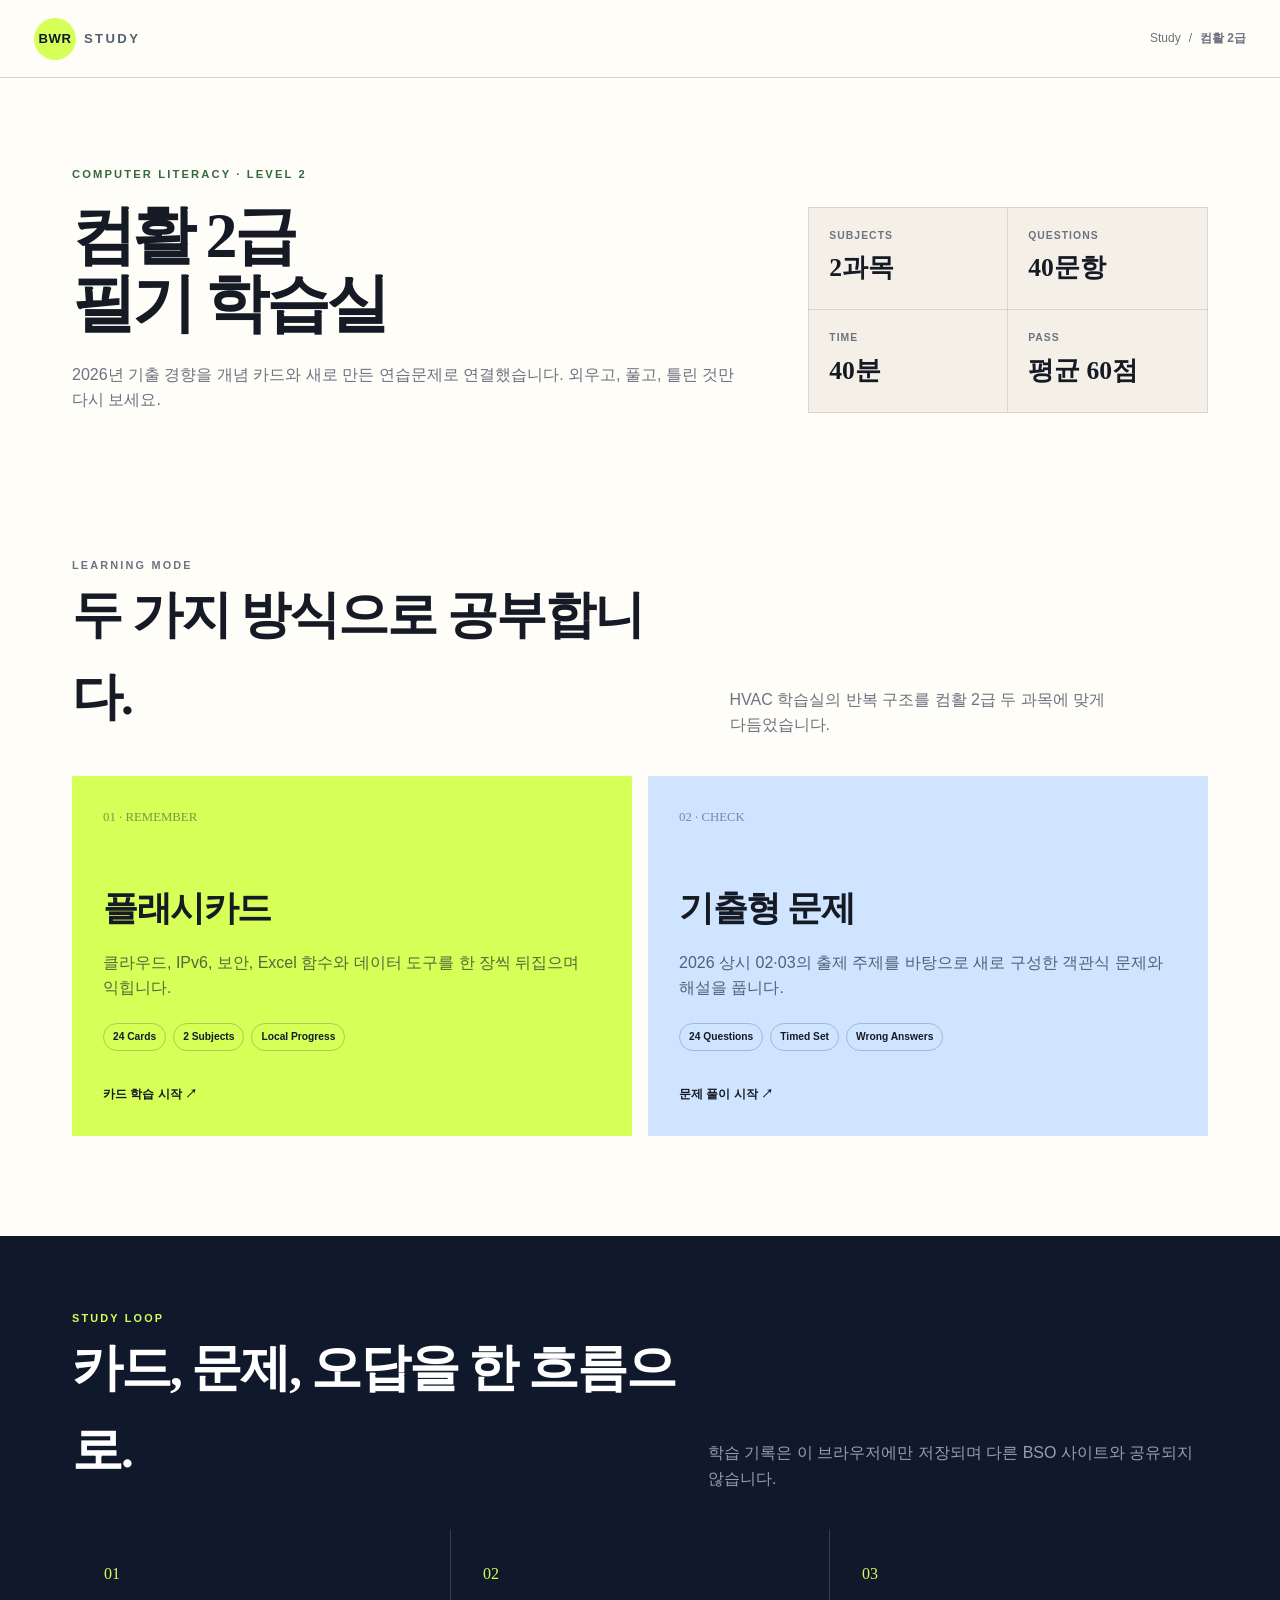
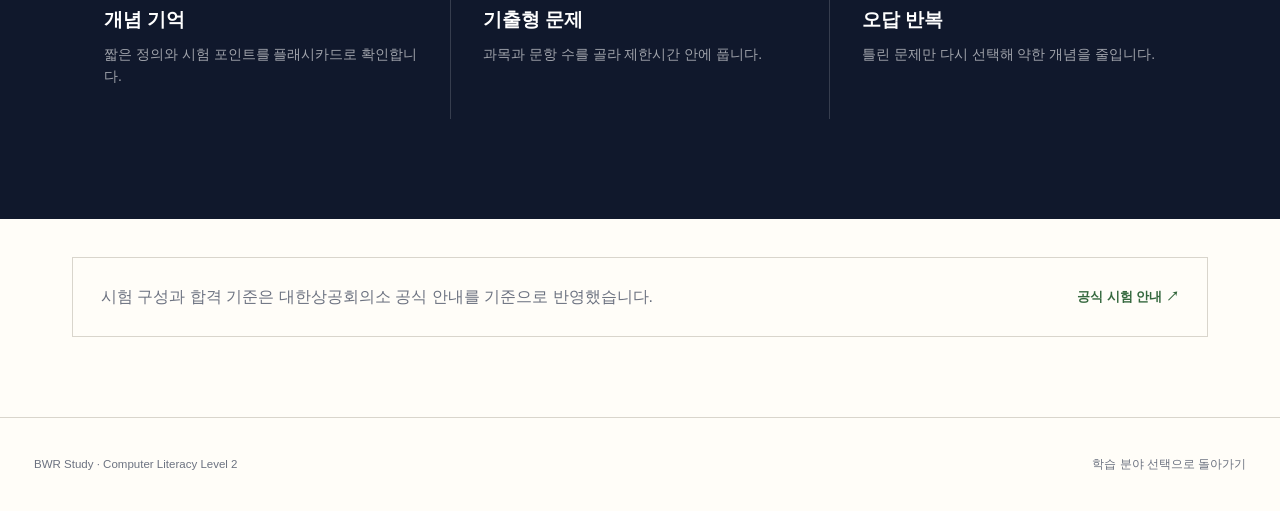
==== study/computer/index.html @ c615d5a4 "Build independent BWR learning hub" ====
<!doctype html>
<html lang="ko">
  <head>
    <meta charset="utf-8" />
    <meta name="viewport" content="width=device-width, initial-scale=1" />
    <meta name="description" content="컴퓨터활용능력 2급 필기 플래시카드와 기출형 문제 학습실" />
    <title>컴퓨터활용능력 2급 | BWR Study</title>
    <link rel="stylesheet" href="../styles.css" />
  </head>
  <body class="subpage">
    <a class="skip-link" href="#main">본문으로 건너뛰기</a>
    <header class="topbar">
      <a class="wordmark" href="../"><span>BWR</span><strong>STUDY</strong></a>
      <nav class="breadcrumbs" aria-label="현재 위치"><a href="../">Study</a><span>/</span><strong>컴활 2급</strong></nav>
    </header>
    <main id="main">
      <section class="page-hero">
        <div>
          <p class="page-kicker">COMPUTER LITERACY · LEVEL 2</p>
          <h1 class="page-title">컴활 2급<br />필기 학습실</h1>
          <p class="page-lead">2026년 기출 경향을 개념 카드와 새로 만든 연습문제로 연결했습니다. 외우고, 풀고, 틀린 것만 다시 보세요.</p>
        </div>
        <div class="fact-board" aria-label="컴활 2급 필기 시험 정보">
          <div><span>SUBJECTS</span><strong>2과목</strong></div>
          <div><span>QUESTIONS</span><strong>40문항</strong></div>
          <div><span>TIME</span><strong>40분</strong></div>
          <div><span>PASS</span><strong>평균 60점</strong></div>
        </div>
      </section>

      <section class="content-section" aria-labelledby="mode-title">
        <div class="section-row"><div><p class="eyebrow">LEARNING MODE</p><h2 id="mode-title">두 가지 방식으로 공부합니다.</h2></div><p>HVAC 학습실의 반복 구조를 컴활 2급 두 과목에 맞게 다듬었습니다.</p></div>
        <div class="mode-grid">
          <a class="mode-card acid" href="./flashcards/">
            <span class="mode-index">01 · REMEMBER</span><h3>플래시카드</h3>
            <p>클라우드, IPv6, 보안, Excel 함수와 데이터 도구를 한 장씩 뒤집으며 익힙니다.</p>
            <div class="mode-tags"><span>24 Cards</span><span>2 Subjects</span><span>Local Progress</span></div><b>카드 학습 시작 ↗</b>
          </a>
          <a class="mode-card blue" href="./exams/">
            <span class="mode-index">02 · CHECK</span><h3>기출형 문제</h3>
            <p>2026 상시 02·03의 출제 주제를 바탕으로 새로 구성한 객관식 문제와 해설을 풉니다.</p>
            <div class="mode-tags"><span>24 Questions</span><span>Timed Set</span><span>Wrong Answers</span></div><b>문제 풀이 시작 ↗</b>
          </a>
        </div>
      </section>

      <section class="content-section dark-section" aria-labelledby="loop-title">
        <div class="section-row"><div><p class="eyebrow" style="color:var(--computer)">STUDY LOOP</p><h2 id="loop-title">카드, 문제, 오답을 한 흐름으로.</h2></div><p>학습 기록은 이 브라우저에만 저장되며 다른 BSO 사이트와 공유되지 않습니다.</p></div>
        <div class="study-loop">
          <article><span>01</span><h3>개념 기억</h3><p>짧은 정의와 시험 포인트를 플래시카드로 확인합니다.</p></article>
          <article><span>02</span><h3>기출형 문제</h3><p>과목과 문항 수를 골라 제한시간 안에 풉니다.</p></article>
          <article><span>03</span><h3>오답 반복</h3><p>틀린 문제만 다시 선택해 약한 개념을 줄입니다.</p></article>
        </div>
      </section>

      <aside class="official-callout"><div><p>시험 구성과 합격 기준은 대한상공회의소 공식 안내를 기준으로 반영했습니다.</p><a href="https://license.korcham.net/co/examguide.do?cd=0103&mm=202" target="_blank" rel="noreferrer">공식 시험 안내 ↗</a></div></aside>
    </main>
    <footer class="site-footer"><p>BWR Study · Computer Literacy Level 2</p><a href="../">학습 분야 선택으로 돌아가기</a></footer>
  </body>
</html>
---- study/styles.css ----
:root {
  --navy: #10182c;
  --navy-2: #172440;
  --cream: #f4f0e7;
  --paper: #fffdf8;
  --ink: #151a25;
  --muted: #6c7280;
  --line: #d9d5cc;
  --computer: #d6ff57;
  --computer-deep: #35683e;
  --english: #ff7f6b;
  --english-soft: #ffcbbb;
  --blue: #79b8ff;
  --shadow: 0 26px 70px rgba(16, 24, 44, 0.13);
}

* { box-sizing: border-box; }
html { scroll-behavior: smooth; }
body { margin: 0; color: var(--ink); background: var(--cream); font-family: Pretendard, "Noto Sans KR", "Apple SD Gothic Neo", "Segoe UI", sans-serif; line-height: 1.6; }
button, input, select { font: inherit; }
button, a { -webkit-tap-highlight-color: transparent; }
a { color: inherit; text-decoration: none; }
.skip-link { position: fixed; z-index: 999; left: 16px; top: -60px; padding: 10px 16px; background: white; color: black; }
.skip-link:focus { top: 16px; }
.sr-only { position: absolute; width: 1px; height: 1px; overflow: hidden; clip: rect(0 0 0 0); white-space: nowrap; }

.topbar { height: 78px; display: flex; align-items: center; justify-content: space-between; max-width: 1280px; margin: 0 auto; padding: 0 34px; }
.wordmark { display: inline-flex; align-items: baseline; gap: 8px; font-size: .82rem; font-weight: 900; letter-spacing: .18em; }
.wordmark span { display: grid; place-items: center; width: 42px; height: 42px; border-radius: 50%; color: var(--navy); background: var(--computer); letter-spacing: .04em; }
.wordmark strong { color: #516071; }
.path-chip { padding: 8px 13px; border: 1px solid rgba(16,24,44,.14); border-radius: 999px; color: var(--muted); font-family: "SFMono-Regular", Consolas, monospace; font-size: .69rem; }

.hub-hero { position: relative; overflow: hidden; min-height: 650px; display: flex; flex-direction: column; justify-content: center; max-width: 1280px; margin: 0 auto; padding: 86px 8.5%; color: white; background: var(--navy); }
.hub-hero::after { content: "BWR"; position: absolute; right: -1.5%; bottom: -14%; color: rgba(255,255,255,.035); font-family: Georgia, serif; font-size: 18rem; line-height: 1; letter-spacing: -.09em; }
.hero-orbit { position: absolute; border-radius: 50%; border: 1px solid rgba(214,255,87,.18); }
.orbit-one { width: 460px; height: 460px; right: 6%; top: 11%; }
.orbit-two { width: 230px; height: 230px; right: 15%; top: 29%; border-color: rgba(255,127,107,.25); }
.kicker { position: relative; z-index: 1; margin: 0 0 26px; display: flex; align-items: center; gap: 18px; color: var(--computer); font-size: .7rem; font-weight: 900; letter-spacing: .19em; }
.kicker b { color: rgba(255,255,255,.38); font-weight: 700; }
.hub-hero h1 { position: relative; z-index: 1; max-width: 810px; margin: 0; font-family: Georgia, "Noto Serif KR", serif; font-size: clamp(4.3rem, 8vw, 7.4rem); font-weight: 500; line-height: .91; letter-spacing: -.07em; }
.hub-hero h1 em { color: var(--computer); font-weight: inherit; }
.hero-lead { position: relative; z-index: 1; max-width: 560px; margin: 32px 0 0; color: rgba(255,255,255,.67); font-size: 1rem; word-break: keep-all; }
.hero-meter { position: absolute; z-index: 2; right: 9%; bottom: 11%; width: 180px; padding-top: 13px; border-top: 1px solid rgba(255,255,255,.24); }
.hero-meter span { color: rgba(255,255,255,.48); font-size: .6rem; font-weight: 800; letter-spacing: .17em; }
.hero-meter strong { display: block; color: var(--english); font-family: Georgia, serif; font-size: 3.8rem; line-height: 1.1; }

.track-section { max-width: 1280px; margin: 0 auto; padding: 110px 34px 120px; }
.section-intro { max-width: 650px; }
.eyebrow { margin: 0 0 10px; color: #4f5c70; font-size: .68rem; font-weight: 900; letter-spacing: .2em; }
.section-intro h2, .page-title { margin: 0; font-family: Georgia, "Noto Serif KR", serif; font-size: clamp(2.7rem, 5vw, 4.8rem); line-height: 1.06; letter-spacing: -.055em; }
.section-intro > p:last-child { margin: 16px 0 0; color: var(--muted); }
.track-grid { display: grid; grid-template-columns: 1fr 1fr; gap: 20px; margin-top: 54px; }
.track-card { position: relative; min-height: 470px; overflow: hidden; padding: 34px; display: flex; flex-direction: column; border: 1px solid rgba(16,24,44,.12); transition: transform .25s, box-shadow .25s; }
.track-card:hover, .track-card:focus-visible { transform: translateY(-7px); box-shadow: var(--shadow); outline: 0; }
.track-computer { background: var(--computer); }
.track-english { background: var(--english-soft); }
.track-number { position: absolute; top: 26px; right: 30px; font-family: Georgia, serif; font-size: 3rem; color: rgba(16,24,44,.19); }
.track-icon { width: 72px; height: 72px; display: grid; place-items: center; margin-bottom: 34px; border: 1px solid rgba(16,24,44,.35); border-radius: 50%; font-family: Georgia, serif; font-size: 1.8rem; }
.track-label { margin: 0 0 8px; color: rgba(16,24,44,.6); font-size: .66rem; font-weight: 900; letter-spacing: .18em; }
.progress-badge { display: inline-block; margin-left: 10px; padding: 3px 7px; border-radius: 999px; color: white; background: var(--navy); font-size: .58rem; letter-spacing: 0; }
.track-card h3 { margin: 0; font-family: Georgia, "Noto Serif KR", serif; font-size: clamp(2rem, 3vw, 3rem); letter-spacing: -.04em; }
.track-card > p:not(.track-label) { max-width: 520px; margin: 16px 0 22px; color: rgba(16,24,44,.67); word-break: keep-all; }
.track-card ul { display: flex; flex-wrap: wrap; gap: 7px; margin: 0; padding: 0; list-style: none; }
.track-card li { padding: 6px 10px; border: 1px solid rgba(16,24,44,.22); border-radius: 999px; font-size: .68rem; font-weight: 800; }
.track-footer { margin-top: auto; padding-top: 26px; display: flex; align-items: center; justify-content: space-between; border-top: 1px solid rgba(16,24,44,.22); font-size: .72rem; }
.track-footer span { font-family: "SFMono-Regular", Consolas, monospace; color: rgba(16,24,44,.53); }
.track-footer b { font-size: .78rem; }
.principle-strip { max-width: 1280px; margin: 0 auto 110px; padding: 28px 38px; display: flex; align-items: center; gap: 28px; color: white; background: var(--navy); }
.principle-strip p { margin: 0; font-family: Georgia, serif; letter-spacing: .08em; }
.principle-strip i { flex: 1; height: 1px; background: rgba(255,255,255,.16); }
.site-footer { min-height: 94px; max-width: 1280px; margin: 0 auto; padding: 0 34px; display: flex; align-items: center; justify-content: space-between; border-top: 1px solid var(--line); color: var(--muted); font-size: .72rem; }

/* Shared subpage shell */
.subpage { background: var(--paper); }
.subpage .topbar { border-bottom: 1px solid var(--line); }
.breadcrumbs { display: flex; align-items: center; gap: 8px; color: var(--muted); font-size: .75rem; }
.breadcrumbs a:hover { color: var(--ink); }
.page-hero { max-width: 1200px; margin: 0 auto; padding: 88px 32px 70px; display: grid; grid-template-columns: minmax(0,1.25fr) minmax(290px,.75fr); align-items: end; gap: 70px; }
.page-kicker { margin: 0 0 18px; color: var(--computer-deep); font-size: .7rem; font-weight: 900; letter-spacing: .19em; }
.page-lead { max-width: 680px; margin: 24px 0 0; color: var(--muted); font-size: 1rem; word-break: keep-all; }
.fact-board { display: grid; grid-template-columns: 1fr 1fr; border: 1px solid var(--line); background: var(--cream); }
.fact-board div { padding: 20px; border-right: 1px solid var(--line); border-bottom: 1px solid var(--line); }
.fact-board div:nth-child(2n) { border-right: 0; }
.fact-board div:nth-last-child(-n+2) { border-bottom: 0; }
.fact-board span { display: block; color: var(--muted); font-size: .65rem; font-weight: 800; letter-spacing: .1em; }
.fact-board strong { display: block; margin-top: 4px; font-family: Georgia, serif; font-size: 1.6rem; }
.content-section { max-width: 1200px; margin: 0 auto; padding: 74px 32px 100px; }
.dark-section { max-width: none; padding-left: max(32px, calc((100vw - 1136px)/2)); padding-right: max(32px, calc((100vw - 1136px)/2)); color: white; background: var(--navy); }
.section-row { display: flex; align-items: end; justify-content: space-between; gap: 30px; margin-bottom: 38px; }
.section-row h2 { margin: 0; font-family: Georgia, "Noto Serif KR", serif; font-size: clamp(2.1rem, 4vw, 3.5rem); letter-spacing: -.04em; }
.section-row p { max-width: 500px; margin: 0; color: var(--muted); word-break: keep-all; }
.dark-section .section-row p { color: rgba(255,255,255,.58); }
.mode-grid { display: grid; grid-template-columns: 1fr 1fr; gap: 16px; }
.mode-card { min-height: 360px; padding: 30px; display: flex; flex-direction: column; border: 1px solid var(--line); background: var(--cream); transition: transform .2s; }
.mode-card:hover { transform: translateY(-5px); }
.mode-card.acid { background: var(--computer); border-color: transparent; }
.mode-card.blue { background: #cfe5ff; border-color: transparent; }
.mode-index { color: rgba(16,24,44,.45); font-family: Georgia, serif; font-size: .8rem; }
.mode-card h3 { margin: 54px 0 12px; font-family: Georgia, "Noto Serif KR", serif; font-size: 2.2rem; letter-spacing: -.04em; }
.mode-card p { margin: 0; color: rgba(16,24,44,.65); word-break: keep-all; }
.mode-tags { display: flex; flex-wrap: wrap; gap: 7px; margin: 22px 0; }
.mode-tags span { padding: 5px 9px; border: 1px solid rgba(16,24,44,.22); border-radius: 999px; font-size: .64rem; font-weight: 800; }
.mode-card b { margin-top: auto; font-size: .78rem; }
.study-loop { display: grid; grid-template-columns: repeat(3,1fr); gap: 1px; background: rgba(255,255,255,.16); }
.study-loop article { padding: 32px; background: var(--navy); }
.study-loop span { color: var(--computer); font-family: Georgia, serif; }
.study-loop h3 { margin: 18px 0 8px; }
.study-loop p { margin: 0; color: rgba(255,255,255,.6); font-size: .87rem; }
.official-callout { max-width: 1200px; margin: 0 auto; padding: 38px 32px 80px; }
.official-callout > div { padding: 26px 28px; display: flex; align-items: center; justify-content: space-between; gap: 20px; border: 1px solid var(--line); }
.official-callout p { margin: 0; color: var(--muted); }
.official-callout a { white-space: nowrap; color: var(--computer-deep); font-weight: 900; font-size: .8rem; }

/* Learning tools */
.tool-page { min-height: 100vh; background: #edf0ea; }
.tool-shell { max-width: 1120px; margin: 0 auto; padding: 54px 32px 100px; }
.tool-heading { display: flex; align-items: end; justify-content: space-between; gap: 28px; margin-bottom: 32px; }
.tool-heading h1 { margin: 0; font-family: Georgia, "Noto Serif KR", serif; font-size: clamp(2.5rem,5vw,4.6rem); letter-spacing: -.055em; line-height: 1; }
.tool-heading p { max-width: 470px; margin: 0; color: var(--muted); }
.tool-panel { padding: 24px; border: 1px solid var(--line); background: var(--paper); box-shadow: 0 18px 55px rgba(16,24,44,.08); }
.control-row { display: flex; flex-wrap: wrap; align-items: center; gap: 10px; margin-bottom: 22px; }
.control-row select, .control-row button, .quiz-setup select { min-height: 42px; padding: 0 13px; border: 1px solid var(--line); background: white; color: var(--ink); font-weight: 700; }
.control-row button { cursor: pointer; }
.control-row button.active { color: white; background: var(--navy); border-color: var(--navy); }
.stat-pill { margin-left: auto; padding: 8px 12px; border-radius: 999px; color: var(--navy); background: var(--computer); font-size: .72rem; font-weight: 900; }
.flashcard { min-height: 410px; position: relative; display: grid; place-items: center; padding: 52px; text-align: center; color: white; background: var(--navy); cursor: pointer; user-select: none; }
.flashcard:focus-visible { outline: 4px solid var(--computer); outline-offset: 4px; }
.card-meta { position: absolute; left: 24px; top: 22px; display: flex; gap: 8px; }
.card-meta span { padding: 5px 8px; border: 1px solid rgba(255,255,255,.22); border-radius: 999px; color: rgba(255,255,255,.68); font-size: .62rem; font-weight: 800; }
.card-body { max-width: 700px; }
.card-body .term { margin: 0; font-family: Georgia, "Noto Serif KR", serif; font-size: clamp(2.4rem,6vw,5rem); line-height: 1.05; letter-spacing: -.05em; }
.card-body .hint { margin: 22px 0 0; color: rgba(255,255,255,.52); font-size: .78rem; }
.card-body .definition { margin: 22px auto 0; color: rgba(255,255,255,.8); font-size: 1.08rem; word-break: keep-all; }
.card-body .exam-point { margin: 18px auto 0; padding: 12px 16px; color: var(--navy); background: var(--computer); font-size: .82rem; font-weight: 800; }
.flash-actions { display: grid; grid-template-columns: auto 1fr 1fr auto; gap: 10px; margin-top: 14px; }
.flash-actions button { min-height: 48px; border: 1px solid var(--line); background: white; cursor: pointer; font-weight: 900; }
.flash-actions .again { color: #8e362d; background: #ffd9d1; }
.flash-actions .known { color: #244a2b; background: var(--computer); }

.quiz-setup { display: grid; grid-template-columns: repeat(3,1fr) auto; gap: 10px; padding: 22px; border: 1px solid var(--line); background: var(--paper); }
.quiz-setup label { display: grid; gap: 7px; color: var(--muted); font-size: .7rem; font-weight: 800; }
.primary-action { align-self: end; min-height: 42px; padding: 0 22px; border: 0; color: white; background: var(--navy); cursor: pointer; font-weight: 900; }
.quiz-stage { margin-top: 18px; padding: 30px; border: 1px solid var(--line); background: var(--paper); }
.quiz-stage[hidden], .result-panel[hidden] { display: none; }
.quiz-status { display: flex; justify-content: space-between; align-items: center; margin-bottom: 22px; }
.quiz-status strong { font-family: "SFMono-Regular", Consolas, monospace; color: var(--computer-deep); }
.question-source { color: var(--muted); font-size: .68rem; font-weight: 800; letter-spacing: .08em; }
.question-title { margin: 0 0 22px; font-size: clamp(1.25rem,2.5vw,1.75rem); line-height: 1.5; word-break: keep-all; }
.answers { display: grid; gap: 9px; }
.answer-option { width: 100%; padding: 14px 16px; display: flex; align-items: flex-start; gap: 12px; border: 1px solid var(--line); background: white; text-align: left; cursor: pointer; }
.answer-option:hover { border-color: var(--navy); }
.answer-option.selected { border-color: var(--navy); background: #e9edf6; }
.answer-option.correct { border-color: #2b7d43; background: #e1f5df; }
.answer-option.wrong { border-color: #b24c40; background: #ffe4dd; }
.answer-number { flex: 0 0 25px; width: 25px; height: 25px; display: grid; place-items: center; border-radius: 50%; background: var(--cream); font-size: .7rem; font-weight: 900; }
.explanation { margin-top: 18px; padding: 16px; color: #344052; background: #edf1f8; font-size: .88rem; }
.quiz-nav { margin-top: 20px; display: flex; justify-content: space-between; gap: 10px; }
.quiz-nav button { min-height: 44px; padding: 0 18px; border: 1px solid var(--line); background: white; cursor: pointer; font-weight: 900; }
.result-panel { margin-top: 18px; padding: 38px; text-align: center; color: white; background: var(--navy); }
.result-score { color: var(--computer); font-family: Georgia, serif; font-size: 4rem; }
.result-panel button { min-height: 44px; padding: 0 20px; border: 0; background: var(--computer); cursor: pointer; font-weight: 900; }

/* Elementary English */
.english-page { background: #fff7ef; }
.english-page .wordmark span { background: var(--english); }
.english-hero { max-width: 1200px; margin: 0 auto; padding: 80px 32px; display: grid; grid-template-columns: 1.1fr .9fr; align-items: center; gap: 60px; }
.english-hero h1 { margin: 0; font-family: Georgia, serif; font-size: clamp(4rem,8vw,7rem); line-height: .86; letter-spacing: -.065em; }
.english-hero h1 em { color: #e15143; font-weight: inherit; }
.english-hero p { max-width: 560px; color: #7c655d; word-break: keep-all; }
.abc-board { position: relative; min-height: 360px; display: grid; grid-template-columns: repeat(3,1fr); gap: 10px; transform: rotate(2deg); }
.abc-board span { display: grid; place-items: center; border-radius: 22px; color: var(--navy); background: var(--english-soft); font-family: Georgia, serif; font-size: 3.7rem; box-shadow: 0 14px 28px rgba(111,67,53,.1); }
.abc-board span:nth-child(2) { background: #ffe58f; transform: translateY(20px); }
.abc-board span:nth-child(3) { background: #bfe7ff; transform: translateY(-10px); }
.english-content { max-width: 1200px; margin: 0 auto; padding: 40px 32px 110px; }
.word-grid { display: grid; grid-template-columns: repeat(4,1fr); gap: 12px; }
.word-card { min-height: 180px; padding: 22px; display: flex; flex-direction: column; border: 1px solid #e8d6ca; border-radius: 18px; background: white; cursor: pointer; text-align: left; transition: transform .2s; }
.word-card:hover { transform: translateY(-4px) rotate(-1deg); }
.word-card .emoji { font-size: 2rem; }
.word-card strong { margin-top: auto; font-family: Georgia, serif; font-size: 1.8rem; }
.word-card span:last-child { color: #9a7568; font-size: .82rem; }
.sentence-strip { margin-top: 70px; padding: 34px; color: white; background: #e65e50; border-radius: 24px; }
.sentence-strip h2 { margin: 0 0 24px; font-family: Georgia, serif; font-size: 2.4rem; }
.sentence-list { display: grid; grid-template-columns: 1fr 1fr; gap: 10px; }
.sentence-list button { padding: 17px; border: 1px solid rgba(255,255,255,.35); border-radius: 12px; color: white; background: rgba(255,255,255,.08); cursor: pointer; text-align: left; }
.sentence-list button.revealed { color: var(--navy); background: white; }
.mini-quiz { margin-top: 70px; padding: 34px; border: 1px solid #e8d6ca; border-radius: 24px; background: white; }
.mini-quiz h2 { margin-top: 0; font-family: Georgia, serif; font-size: 2.4rem; }
.english-options { display: flex; flex-wrap: wrap; gap: 10px; }
.english-options button { min-width: 100px; padding: 12px; border: 1px solid #e8d6ca; border-radius: 999px; background: #fff7ef; cursor: pointer; font-weight: 800; }

@media (max-width: 900px) {
  .track-grid, .mode-grid, .page-hero, .english-hero { grid-template-columns: 1fr; }
  .hero-meter { display: none; }
  .study-loop { grid-template-columns: 1fr; }
  .quiz-setup { grid-template-columns: 1fr 1fr; }
  .word-grid { grid-template-columns: repeat(3,1fr); }
}
@media (max-width: 650px) {
  .topbar { padding: 0 18px; }
  .path-chip { display: none; }
  .hub-hero { min-height: 590px; padding: 70px 25px; }
  .hub-hero h1 { font-size: clamp(3.6rem,18vw,5.4rem); }
  .track-section, .content-section, .tool-shell, .english-content { padding-left: 18px; padding-right: 18px; }
  .track-card { min-height: 430px; padding: 25px; }
  .track-footer span { display: none; }
  .principle-strip { margin-left: 18px; margin-right: 18px; gap: 10px; padding: 22px 16px; }
  .principle-strip p { font-size: .62rem; }
  .site-footer { padding: 24px 18px; align-items: flex-start; flex-direction: column; gap: 5px; }
  .page-hero { padding: 60px 18px 42px; }
  .section-row, .tool-heading { align-items: flex-start; flex-direction: column; }
  .official-callout { padding-left: 18px; padding-right: 18px; }
  .official-callout > div { align-items: flex-start; flex-direction: column; }
  .flashcard { min-height: 390px; padding: 54px 24px 30px; }
  .flash-actions { grid-template-columns: 1fr 1fr; }
  .quiz-setup { grid-template-columns: 1fr; }
  .quiz-stage { padding: 20px; }
  .english-hero { padding: 60px 18px; }
  .abc-board { min-height: 260px; }
  .word-grid { grid-template-columns: 1fr 1fr; }
  .sentence-list { grid-template-columns: 1fr; }
}
@media (prefers-reduced-motion: reduce) {
  html { scroll-behavior: auto; }
  *, *::before, *::after { transition: none !important; }
}
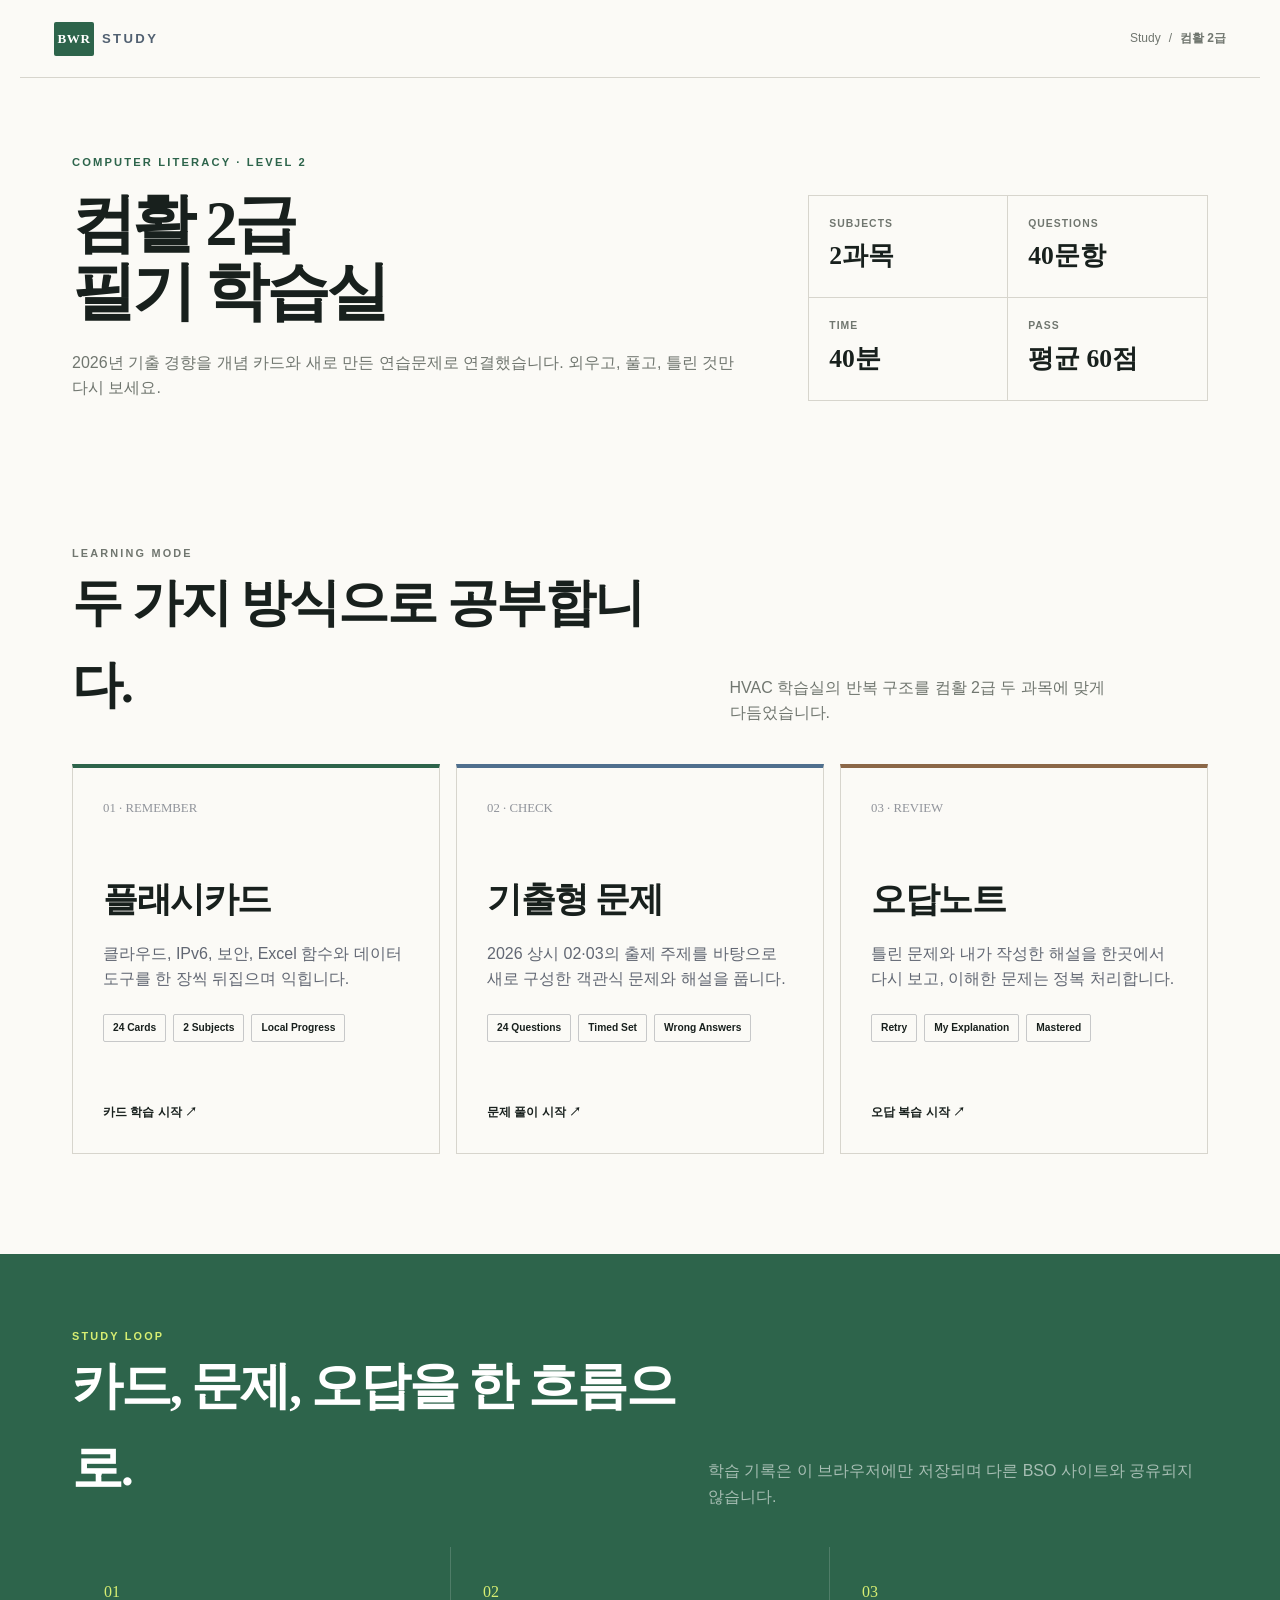
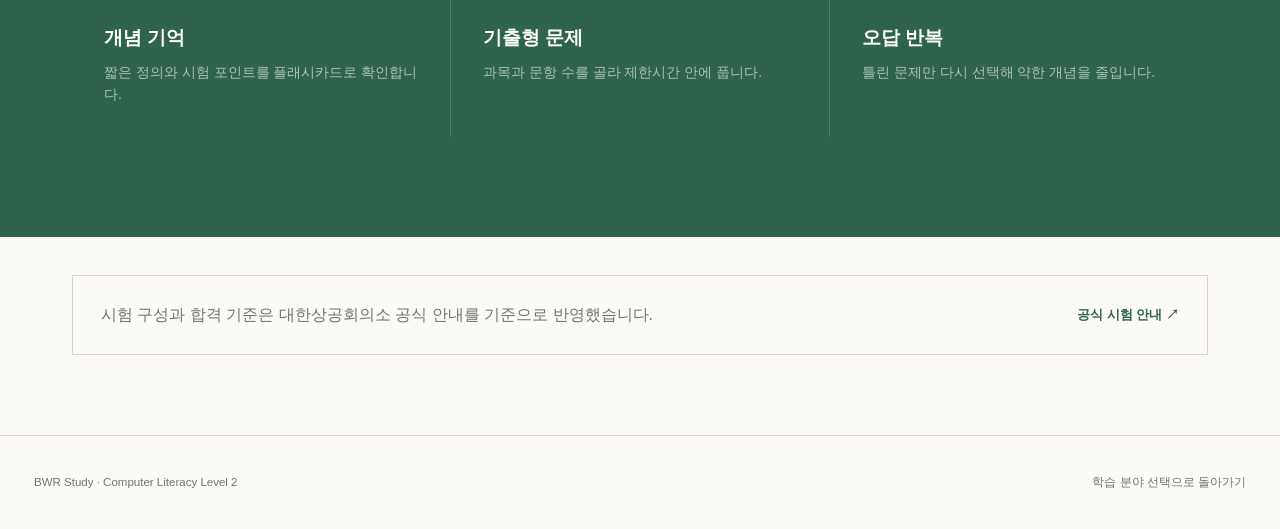
==== commit e2e3aca4: "Refine BWR study and add personal explanations" ====
--- a/study/computer/index.html
+++ b/study/computer/index.html
@@ -30,7 +30,7 @@
 
       <section class="content-section" aria-labelledby="mode-title">
         <div class="section-row"><div><p class="eyebrow">LEARNING MODE</p><h2 id="mode-title">두 가지 방식으로 공부합니다.</h2></div><p>HVAC 학습실의 반복 구조를 컴활 2급 두 과목에 맞게 다듬었습니다.</p></div>
-        <div class="mode-grid">
+        <div class="mode-grid three-modes">
           <a class="mode-card acid" href="./flashcards/">
             <span class="mode-index">01 · REMEMBER</span><h3>플래시카드</h3>
             <p>클라우드, IPv6, 보안, Excel 함수와 데이터 도구를 한 장씩 뒤집으며 익힙니다.</p>
@@ -40,6 +40,11 @@
             <span class="mode-index">02 · CHECK</span><h3>기출형 문제</h3>
             <p>2026 상시 02·03의 출제 주제를 바탕으로 새로 구성한 객관식 문제와 해설을 풉니다.</p>
             <div class="mode-tags"><span>24 Questions</span><span>Timed Set</span><span>Wrong Answers</span></div><b>문제 풀이 시작 ↗</b>
+          </a>
+          <a class="mode-card" href="./wrongnote/">
+            <span class="mode-index">03 · REVIEW</span><h3>오답노트</h3>
+            <p>틀린 문제와 내가 작성한 해설을 한곳에서 다시 보고, 이해한 문제는 정복 처리합니다.</p>
+            <div class="mode-tags"><span>Retry</span><span>My Explanation</span><span>Mastered</span></div><b>오답 복습 시작 ↗</b>
           </a>
         </div>
       </section>
--- a/study/styles.css
+++ b/study/styles.css
@@ -223,3 +223,132 @@
   html { scroll-behavior: auto; }
   *, *::before, *::after { transition: none !important; }
 }
+
+/* Clean editorial revision */
+:root {
+  --navy: #16211d;
+  --navy-2: #20352d;
+  --cream: #f2f0e9;
+  --paper: #fbfaf6;
+  --ink: #18201d;
+  --muted: #70766f;
+  --line: #d7d5cd;
+  --computer: #d7ee72;
+  --computer-deep: #2d644b;
+  --english: #4f6f8e;
+  --english-soft: #dce5eb;
+  --blue: #dce5eb;
+  --shadow: 0 22px 60px rgba(24,32,29,.09);
+}
+
+body, .english-page, .tool-page { background: var(--cream); }
+.topbar { max-width: 1240px; border-bottom: 1px solid var(--line); }
+.wordmark span, .english-page .wordmark span { width: 40px; height: 34px; border-radius: 2px; color: white; background: var(--computer-deep); font-family: Georgia, serif; }
+.path-chip { border-radius: 2px; }
+
+.hub-hero { max-width: 1240px; min-height: 570px; padding: 92px 8%; color: var(--ink); background: var(--paper); border-bottom: 1px solid var(--line); }
+.hub-hero::after { right: 1%; bottom: -8%; color: rgba(45,100,75,.035); }
+.hero-orbit { display: none; }
+.kicker { color: var(--computer-deep); }
+.kicker b { color: var(--muted); }
+.hub-hero h1 em { color: var(--computer-deep); }
+.hero-lead { color: var(--muted); }
+.hero-meter { border-top-color: var(--line); }
+.hero-meter span { color: var(--muted); }
+.hero-meter strong { color: var(--computer-deep); }
+
+.track-section { padding-top: 94px; }
+.track-grid { gap: 0; border-top: 1px solid var(--ink); border-bottom: 1px solid var(--line); }
+.track-card, .track-computer, .track-english { min-height: 430px; background: transparent; border: 0; border-right: 1px solid var(--line); }
+.track-card:last-child { border-right: 0; }
+.track-card:hover, .track-card:focus-visible { box-shadow: none; background: var(--paper); transform: translateY(-3px); }
+.track-icon { width: 58px; height: 58px; border-radius: 2px; color: var(--computer-deep); border-color: var(--computer-deep); }
+.track-english .track-icon { color: var(--english); border-color: var(--english); }
+.track-number { color: rgba(24,32,29,.11); }
+.progress-badge { border-radius: 2px; background: var(--computer-deep); }
+.track-card li { border-radius: 2px; }
+.principle-strip { color: white; background: var(--computer-deep); }
+
+.page-hero { padding-top: 76px; }
+.fact-board { background: transparent; }
+.mode-grid.three-modes { grid-template-columns: repeat(3, 1fr); }
+.mode-card, .mode-card.acid, .mode-card.blue { min-height: 390px; background: transparent; border-color: var(--line); }
+.mode-card:hover { background: var(--paper); }
+.mode-card:nth-child(1) { border-top: 4px solid var(--computer-deep); }
+.mode-card:nth-child(2) { border-top: 4px solid #4f6f8e; }
+.mode-card:nth-child(3) { border-top: 4px solid #8b6747; }
+.mode-tags span { border-radius: 2px; }
+.dark-section { background: var(--computer-deep); }
+.study-loop article { background: var(--computer-deep); }
+
+.tool-panel, .quiz-setup, .quiz-stage { box-shadow: none; }
+.flashcard { background: var(--computer-deep); }
+.progress-ring::before { background: var(--computer-deep); }
+.stat-pill { border-radius: 2px; }
+.note-editor { margin-top: 14px; padding: 18px; border: 1px solid var(--line); background: #f5f3ed; }
+.note-editor label { display: block; margin-bottom: 8px; color: var(--ink); font-size: .76rem; font-weight: 900; }
+.note-editor textarea { width: 100%; padding: 12px; resize: vertical; border: 1px solid var(--line); background: white; color: var(--ink); line-height: 1.6; }
+.note-editor textarea:focus { outline: 2px solid var(--computer-deep); outline-offset: 1px; }
+.note-editor > div { margin-top: 10px; display: flex; align-items: center; gap: 12px; }
+.note-editor button { min-height: 38px; padding: 0 14px; border: 0; color: white; background: var(--computer-deep); cursor: pointer; font-weight: 900; }
+.note-editor span { color: var(--muted); font-size: .75rem; }
+
+.wrong-toolbar { padding: 18px 20px; display: flex; align-items: end; gap: 18px; border: 1px solid var(--line); background: var(--paper); }
+.wrong-toolbar label { display: grid; gap: 6px; color: var(--muted); font-size: .7rem; font-weight: 800; }
+.wrong-toolbar select { min-height: 40px; padding: 0 12px; border: 1px solid var(--line); background: white; }
+.wrong-toolbar > span { margin-left: auto; color: var(--muted); font-size: .8rem; }
+.wrong-toolbar > span strong { margin-right: 4px; color: var(--computer-deep); font-family: Georgia, serif; font-size: 1.6rem; }
+.wrong-toolbar > a { min-height: 40px; padding: 0 15px; display: inline-flex; align-items: center; color: white; background: var(--computer-deep); font-size: .78rem; font-weight: 900; }
+.wrong-list { display: grid; gap: 14px; margin-top: 18px; }
+.wrong-card { padding: 26px; border: 1px solid var(--line); background: var(--paper); }
+.wrong-card-head { display: flex; align-items: center; gap: 10px; color: var(--muted); font-size: .7rem; }
+.wrong-card-head span { color: var(--computer-deep); font-family: Georgia, serif; font-size: 1rem; }
+.wrong-card-head p { margin: 0; }
+.wrong-card h2 { max-width: 900px; margin: 16px 0; font-size: 1.15rem; line-height: 1.55; }
+.correct-line, .base-explanation { margin: 8px 0; padding: 12px 14px; background: #eff2ed; font-size: .84rem; }
+.correct-line strong, .base-explanation strong { margin-right: 8px; color: var(--computer-deep); }
+.wrong-note-label { display: grid; gap: 8px; margin-top: 16px; color: var(--ink); font-size: .76rem; font-weight: 900; }
+.wrong-note-label textarea { width: 100%; padding: 12px; resize: vertical; border: 1px solid var(--line); background: white; line-height: 1.6; }
+.wrong-actions { margin-top: 10px; display: flex; align-items: center; gap: 8px; }
+.wrong-actions button { min-height: 38px; padding: 0 13px; border: 1px solid var(--line); background: white; cursor: pointer; font-weight: 900; font-size: .76rem; }
+.wrong-actions .save-wrong-note { color: white; background: var(--computer-deep); border-color: var(--computer-deep); }
+.wrong-actions span { color: var(--muted); font-size: .72rem; }
+.empty-wrong { margin-top: 18px; padding: 70px 28px; text-align: center; border: 1px solid var(--line); background: var(--paper); }
+.empty-wrong h2 { font-family: Georgia, "Noto Serif KR", serif; font-size: 2rem; }
+.empty-wrong p { color: var(--muted); }
+.empty-wrong a { color: var(--computer-deep); font-weight: 900; }
+
+.english-hero { transform: none; }
+.english-hero h1 { font-family: Georgia, "Noto Serif KR", serif; font-size: clamp(2.7rem,5vw,4.8rem); line-height: 1.06; }
+.english-hero h1 em { color: var(--computer-deep); }
+.english-content { padding-top: 50px; }
+.word-grid { grid-template-columns: repeat(3,1fr); gap: 0; border-top: 1px solid var(--ink); }
+.word-card { min-height: 160px; padding: 22px; border: 0; border-right: 1px solid var(--line); border-bottom: 1px solid var(--line); border-radius: 0; background: transparent; }
+.word-card:nth-child(3n) { border-right: 0; }
+.word-card:hover { transform: none; background: var(--paper); }
+.word-card.learned { background: #edf2ec; }
+.word-card .word-index { color: var(--muted); font-family: Georgia, serif; font-size: .72rem; }
+.word-card strong { font-size: 1.65rem; }
+.sentence-strip { border-radius: 0; color: var(--ink); background: transparent; border-top: 1px solid var(--ink); border-bottom: 1px solid var(--line); }
+.sentence-strip .eyebrow { color: var(--computer-deep); }
+.sentence-list button { border-radius: 0; color: var(--ink); background: transparent; border-color: var(--line); }
+.sentence-list button.revealed { color: white; background: var(--computer-deep); }
+.mini-quiz { border-radius: 0; background: transparent; }
+.english-options button { border-radius: 2px; background: white; }
+
+@media (max-width: 980px) {
+  .mode-grid.three-modes { grid-template-columns: 1fr; }
+  .wrong-toolbar { align-items: stretch; flex-direction: column; }
+  .wrong-toolbar > span { margin-left: 0; }
+  .wrong-toolbar > a { justify-content: center; }
+}
+@media (max-width: 650px) {
+  .hub-hero { min-height: 520px; padding: 70px 25px; }
+  .track-grid { grid-template-columns: 1fr; }
+  .track-card { border-right: 0; border-bottom: 1px solid var(--line); }
+  .word-grid { grid-template-columns: 1fr 1fr; }
+  .word-card:nth-child(3n) { border-right: 1px solid var(--line); }
+  .word-card:nth-child(2n) { border-right: 0; }
+  .wrong-card { padding: 20px; }
+  .wrong-actions { align-items: stretch; flex-direction: column; }
+}
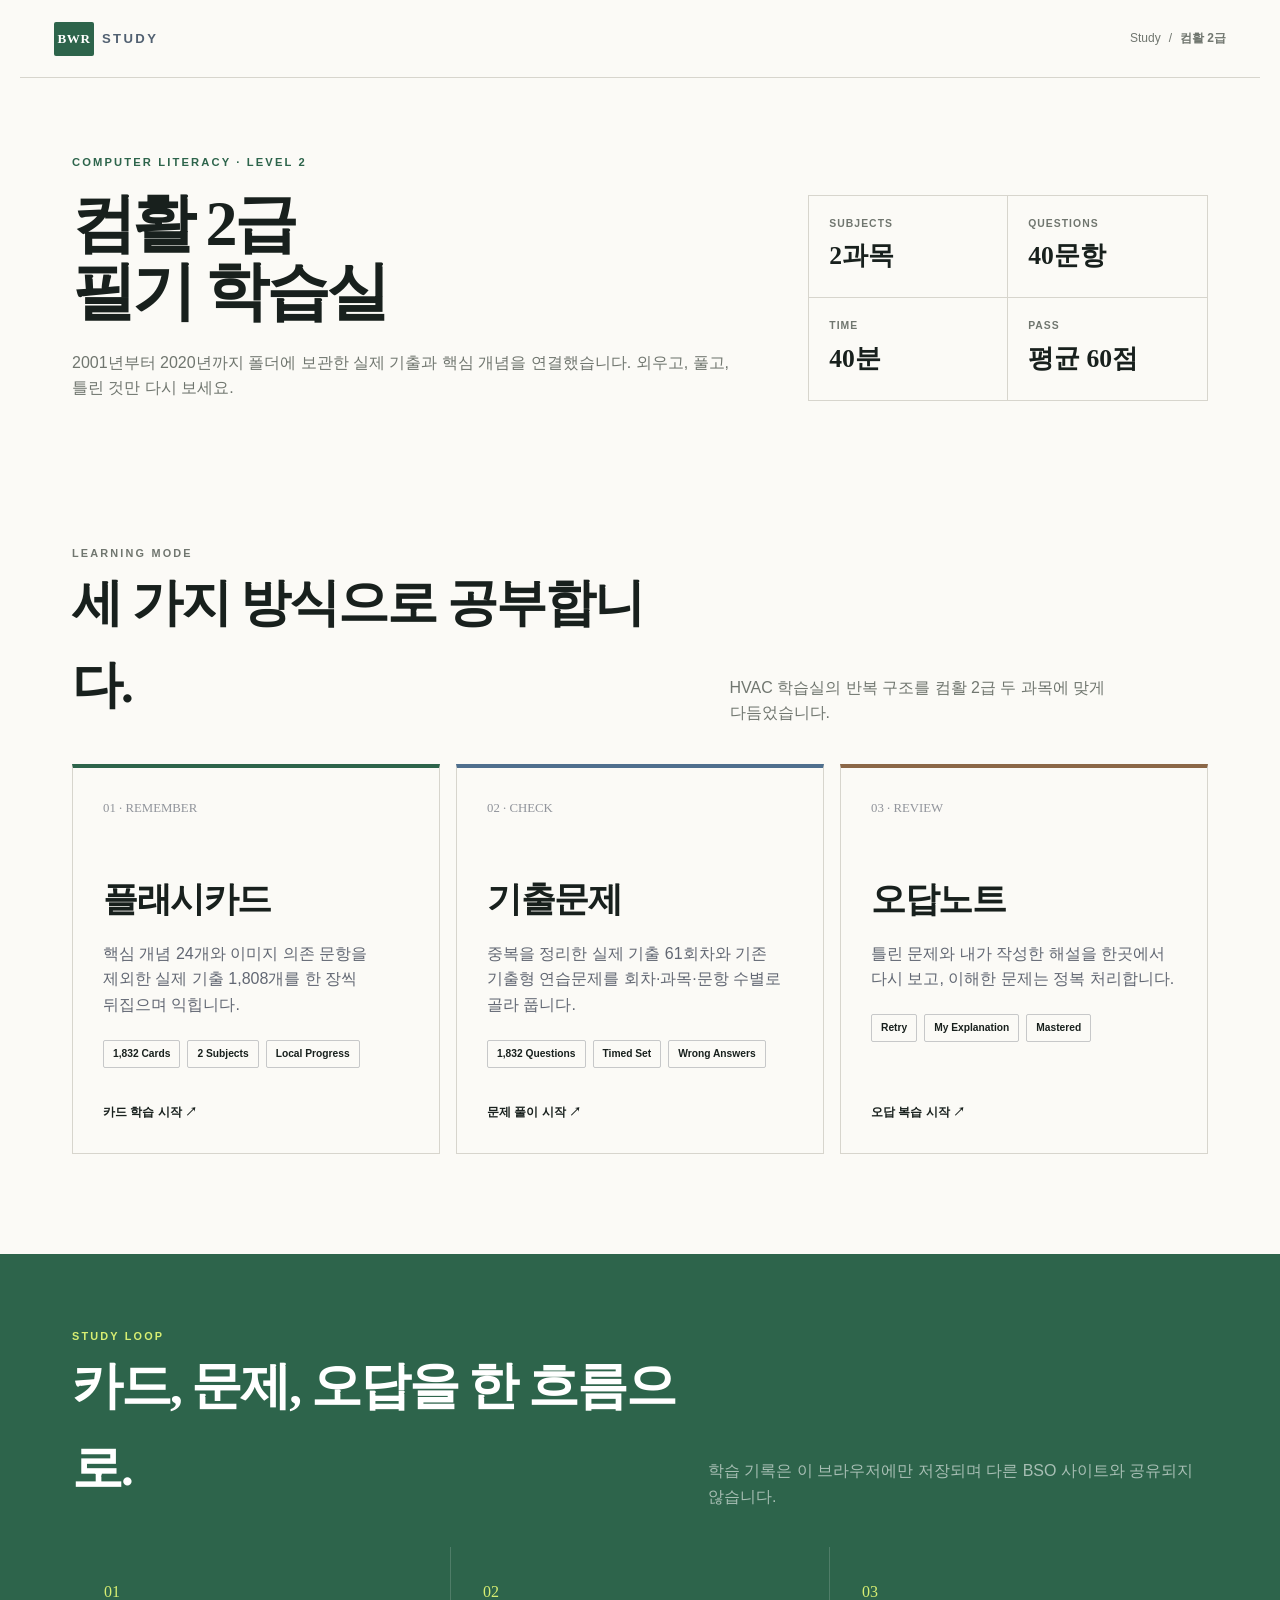
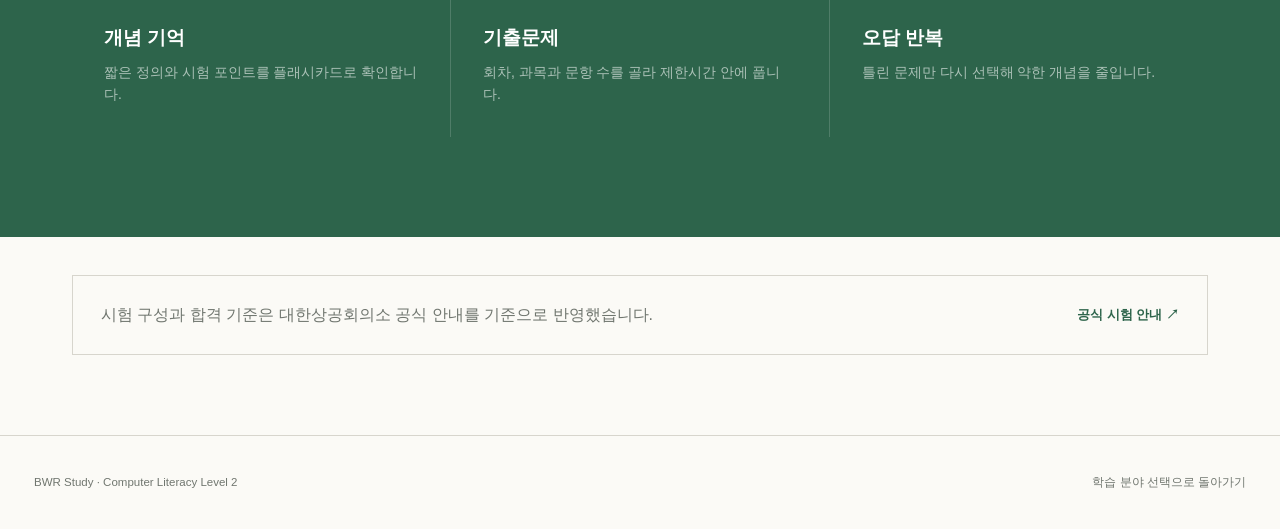
==== commit d310c27a: "Add extracted computer literacy past exams" ====
--- a/study/computer/index.html
+++ b/study/computer/index.html
@@ -3,7 +3,7 @@
   <head>
     <meta charset="utf-8" />
     <meta name="viewport" content="width=device-width, initial-scale=1" />
-    <meta name="description" content="컴퓨터활용능력 2급 필기 플래시카드와 기출형 문제 학습실" />
+    <meta name="description" content="컴퓨터활용능력 2급 필기 플래시카드와 실제 기출문제 학습실" />
     <title>컴퓨터활용능력 2급 | BWR Study</title>
     <link rel="stylesheet" href="../styles.css" />
   </head>
@@ -18,7 +18,7 @@
         <div>
           <p class="page-kicker">COMPUTER LITERACY · LEVEL 2</p>
           <h1 class="page-title">컴활 2급<br />필기 학습실</h1>
-          <p class="page-lead">2026년 기출 경향을 개념 카드와 새로 만든 연습문제로 연결했습니다. 외우고, 풀고, 틀린 것만 다시 보세요.</p>
+          <p class="page-lead">2001년부터 2020년까지 폴더에 보관한 실제 기출과 핵심 개념을 연결했습니다. 외우고, 풀고, 틀린 것만 다시 보세요.</p>
         </div>
         <div class="fact-board" aria-label="컴활 2급 필기 시험 정보">
           <div><span>SUBJECTS</span><strong>2과목</strong></div>
@@ -29,17 +29,17 @@
       </section>
 
       <section class="content-section" aria-labelledby="mode-title">
-        <div class="section-row"><div><p class="eyebrow">LEARNING MODE</p><h2 id="mode-title">두 가지 방식으로 공부합니다.</h2></div><p>HVAC 학습실의 반복 구조를 컴활 2급 두 과목에 맞게 다듬었습니다.</p></div>
+        <div class="section-row"><div><p class="eyebrow">LEARNING MODE</p><h2 id="mode-title">세 가지 방식으로 공부합니다.</h2></div><p>HVAC 학습실의 반복 구조를 컴활 2급 두 과목에 맞게 다듬었습니다.</p></div>
         <div class="mode-grid three-modes">
           <a class="mode-card acid" href="./flashcards/">
             <span class="mode-index">01 · REMEMBER</span><h3>플래시카드</h3>
-            <p>클라우드, IPv6, 보안, Excel 함수와 데이터 도구를 한 장씩 뒤집으며 익힙니다.</p>
-            <div class="mode-tags"><span>24 Cards</span><span>2 Subjects</span><span>Local Progress</span></div><b>카드 학습 시작 ↗</b>
+            <p>핵심 개념 24개와 이미지 의존 문항을 제외한 실제 기출 1,808개를 한 장씩 뒤집으며 익힙니다.</p>
+            <div class="mode-tags"><span>1,832 Cards</span><span>2 Subjects</span><span>Local Progress</span></div><b>카드 학습 시작 ↗</b>
           </a>
           <a class="mode-card blue" href="./exams/">
-            <span class="mode-index">02 · CHECK</span><h3>기출형 문제</h3>
-            <p>2026 상시 02·03의 출제 주제를 바탕으로 새로 구성한 객관식 문제와 해설을 풉니다.</p>
-            <div class="mode-tags"><span>24 Questions</span><span>Timed Set</span><span>Wrong Answers</span></div><b>문제 풀이 시작 ↗</b>
+            <span class="mode-index">02 · CHECK</span><h3>기출문제</h3>
+            <p>중복을 정리한 실제 기출 61회차와 기존 기출형 연습문제를 회차·과목·문항 수별로 골라 풉니다.</p>
+            <div class="mode-tags"><span>1,832 Questions</span><span>Timed Set</span><span>Wrong Answers</span></div><b>문제 풀이 시작 ↗</b>
           </a>
           <a class="mode-card" href="./wrongnote/">
             <span class="mode-index">03 · REVIEW</span><h3>오답노트</h3>
@@ -53,7 +53,7 @@
         <div class="section-row"><div><p class="eyebrow" style="color:var(--computer)">STUDY LOOP</p><h2 id="loop-title">카드, 문제, 오답을 한 흐름으로.</h2></div><p>학습 기록은 이 브라우저에만 저장되며 다른 BSO 사이트와 공유되지 않습니다.</p></div>
         <div class="study-loop">
           <article><span>01</span><h3>개념 기억</h3><p>짧은 정의와 시험 포인트를 플래시카드로 확인합니다.</p></article>
-          <article><span>02</span><h3>기출형 문제</h3><p>과목과 문항 수를 골라 제한시간 안에 풉니다.</p></article>
+          <article><span>02</span><h3>기출문제</h3><p>회차, 과목과 문항 수를 골라 제한시간 안에 풉니다.</p></article>
           <article><span>03</span><h3>오답 반복</h3><p>틀린 문제만 다시 선택해 약한 개념을 줄입니다.</p></article>
         </div>
       </section>
--- a/study/styles.css
+++ b/study/styles.css
@@ -285,6 +285,21 @@
 .flashcard { background: var(--computer-deep); }
 .progress-ring::before { background: var(--computer-deep); }
 .stat-pill { border-radius: 2px; }
+.flashcard-controls { display: grid; grid-template-columns: minmax(0, 1fr); gap: 16px; }
+.subject-selector > p { margin: 0 0 8px; color: var(--muted); font-size: .68rem; font-weight: 900; letter-spacing: .08em; }
+.subject-tabs { display: grid; grid-template-columns: repeat(3, minmax(0, 1fr)); gap: 8px; }
+.control-row .subject-tab { min-height: 68px; padding: 12px 15px; display: flex; align-items: center; gap: 12px; border: 1px solid #b9c2bb; color: var(--ink); background: white; text-align: left; transition: border-color .16s ease, background .16s ease, color .16s ease, transform .16s ease; }
+.control-row .subject-tab span { flex: 0 0 auto; min-width: 34px; color: var(--computer-deep); font-family: Georgia, serif; font-size: 1.22rem; font-weight: 900; line-height: 1; }
+.control-row .subject-tab strong { font-size: .84rem; line-height: 1.3; word-break: keep-all; }
+.control-row .subject-tab:hover { border-color: var(--computer-deep); background: #f2f5f0; transform: translateY(-1px); }
+.control-row .subject-tab.active { color: white; border-color: var(--computer-deep); background: var(--computer-deep); }
+.control-row .subject-tab.active span { color: #dff3d8; }
+.control-row .subject-tab:focus-visible { outline: 3px solid #9cc892; outline-offset: 2px; }
+.view-controls { display: flex; flex-wrap: wrap; align-items: center; gap: 8px; }
+.view-controls .stat-pill { margin-left: auto; }
+.card-meta span { padding: 7px 10px; border-radius: 2px; color: white; border-color: rgba(255,255,255,.42); background: rgba(255,255,255,.08); font-size: .7rem; letter-spacing: .02em; }
+.card-meta #cardSubject { color: #173427; border-color: transparent; background: #dff3d8; font-size: .75rem; font-weight: 900; }
+.card-meta #cardSubject[data-subject="spreadsheet"] { color: #1e3346; background: #dce8f1; }
 .note-editor { margin-top: 14px; padding: 18px; border: 1px solid var(--line); background: #f5f3ed; }
 .note-editor label { display: block; margin-bottom: 8px; color: var(--ink); font-size: .76rem; font-weight: 900; }
 .note-editor textarea { width: 100%; padding: 12px; resize: vertical; border: 1px solid var(--line); background: white; color: var(--ink); line-height: 1.6; }
@@ -351,4 +366,10 @@
   .word-card:nth-child(2n) { border-right: 0; }
   .wrong-card { padding: 20px; }
   .wrong-actions { align-items: stretch; flex-direction: column; }
-}
+  .subject-tabs { grid-template-columns: 1fr; }
+  .control-row .subject-tab { min-height: 56px; }
+  .view-controls { align-items: stretch; }
+  .view-controls .view-filter { flex: 1 1 140px; }
+  .view-controls .stat-pill { width: 100%; margin-left: 0; text-align: center; }
+  .card-meta { left: 16px; right: 16px; top: 16px; flex-wrap: wrap; }
+}
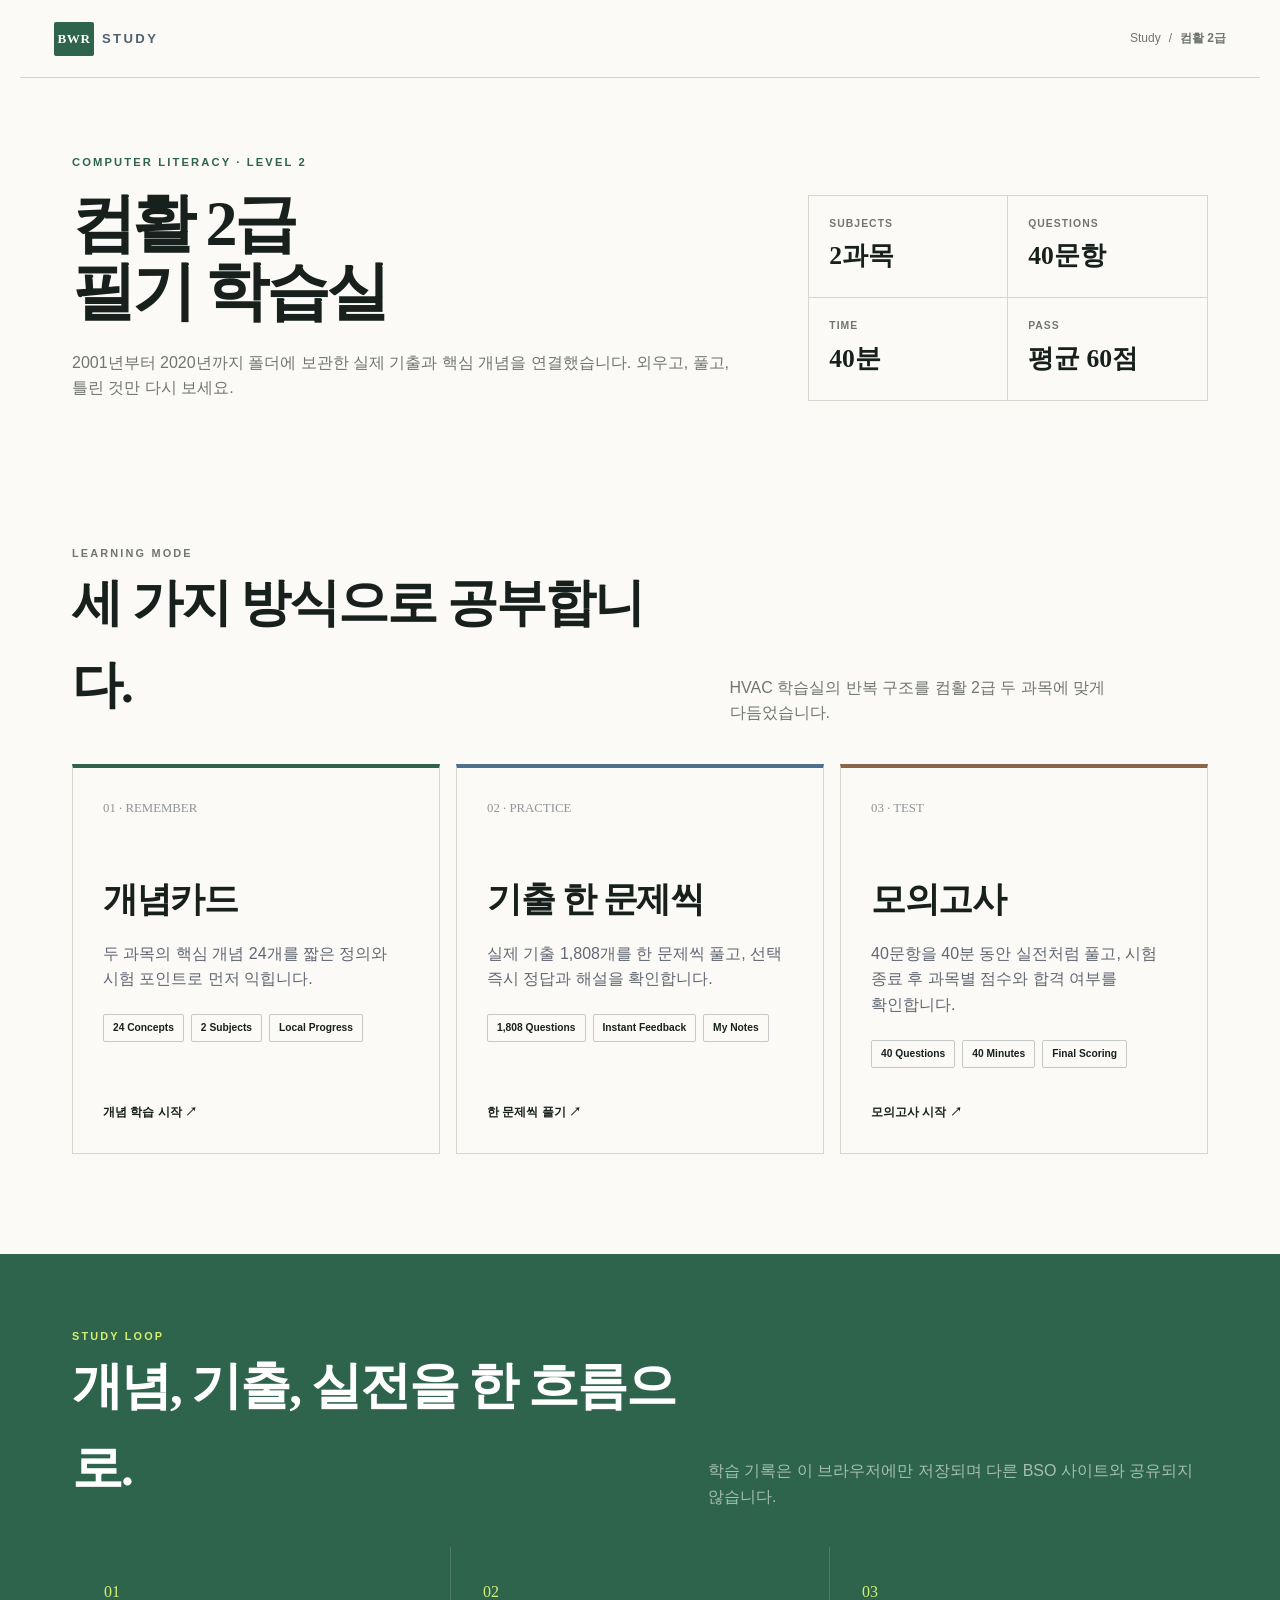
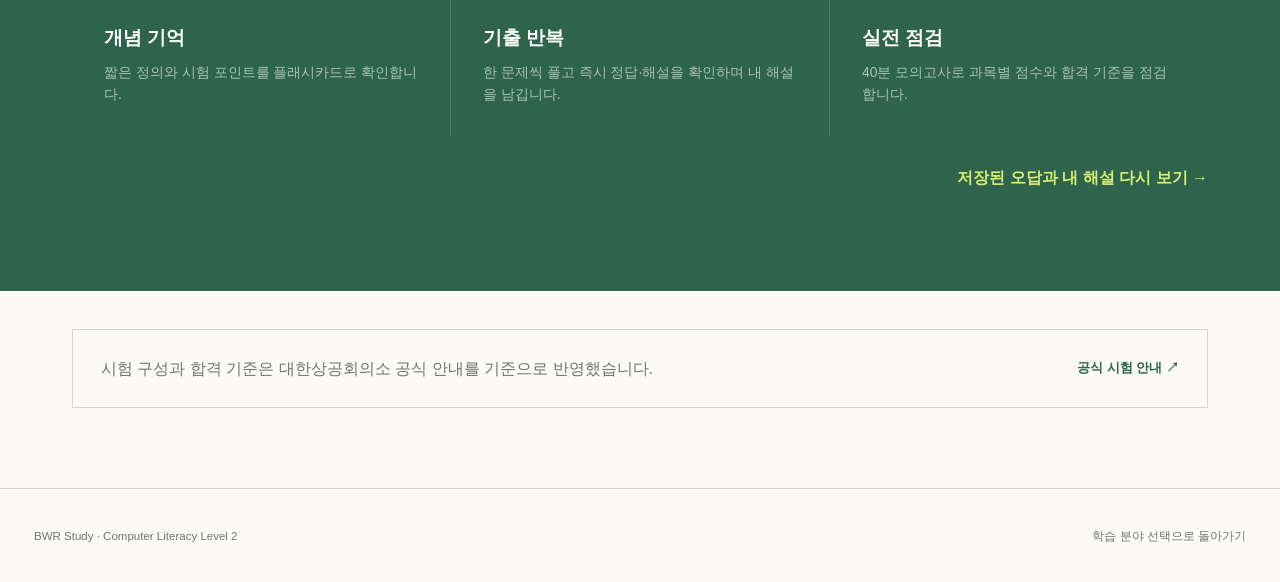
==== commit 4ac12dbf: "Split computer study into three learning modes" ====
--- a/study/computer/index.html
+++ b/study/computer/index.html
@@ -3,7 +3,7 @@
   <head>
     <meta charset="utf-8" />
     <meta name="viewport" content="width=device-width, initial-scale=1" />
-    <meta name="description" content="컴퓨터활용능력 2급 필기 플래시카드와 실제 기출문제 학습실" />
+    <meta name="description" content="컴퓨터활용능력 2급 개념카드, 실제 기출 한 문제씩 풀기, 40분 모의고사 학습실" />
     <title>컴퓨터활용능력 2급 | BWR Study</title>
     <link rel="stylesheet" href="../styles.css" />
   </head>
@@ -31,31 +31,32 @@
       <section class="content-section" aria-labelledby="mode-title">
         <div class="section-row"><div><p class="eyebrow">LEARNING MODE</p><h2 id="mode-title">세 가지 방식으로 공부합니다.</h2></div><p>HVAC 학습실의 반복 구조를 컴활 2급 두 과목에 맞게 다듬었습니다.</p></div>
         <div class="mode-grid three-modes">
-          <a class="mode-card acid" href="./flashcards/">
-            <span class="mode-index">01 · REMEMBER</span><h3>플래시카드</h3>
-            <p>핵심 개념 24개와 이미지 의존 문항을 제외한 실제 기출 1,808개를 한 장씩 뒤집으며 익힙니다.</p>
-            <div class="mode-tags"><span>1,832 Cards</span><span>2 Subjects</span><span>Local Progress</span></div><b>카드 학습 시작 ↗</b>
+          <a class="mode-card acid" href="./concepts/">
+            <span class="mode-index">01 · REMEMBER</span><h3>개념카드</h3>
+            <p>두 과목의 핵심 개념 24개를 짧은 정의와 시험 포인트로 먼저 익힙니다.</p>
+            <div class="mode-tags"><span>24 Concepts</span><span>2 Subjects</span><span>Local Progress</span></div><b>개념 학습 시작 ↗</b>
           </a>
-          <a class="mode-card blue" href="./exams/">
-            <span class="mode-index">02 · CHECK</span><h3>기출문제</h3>
-            <p>중복을 정리한 실제 기출 61회차와 기존 기출형 연습문제를 회차·과목·문항 수별로 골라 풉니다.</p>
-            <div class="mode-tags"><span>1,832 Questions</span><span>Timed Set</span><span>Wrong Answers</span></div><b>문제 풀이 시작 ↗</b>
+          <a class="mode-card blue" href="./flashcards/">
+            <span class="mode-index">02 · PRACTICE</span><h3>기출 한 문제씩</h3>
+            <p>실제 기출 1,808개를 한 문제씩 풀고, 선택 즉시 정답과 해설을 확인합니다.</p>
+            <div class="mode-tags"><span>1,808 Questions</span><span>Instant Feedback</span><span>My Notes</span></div><b>한 문제씩 풀기 ↗</b>
           </a>
-          <a class="mode-card" href="./wrongnote/">
-            <span class="mode-index">03 · REVIEW</span><h3>오답노트</h3>
-            <p>틀린 문제와 내가 작성한 해설을 한곳에서 다시 보고, 이해한 문제는 정복 처리합니다.</p>
-            <div class="mode-tags"><span>Retry</span><span>My Explanation</span><span>Mastered</span></div><b>오답 복습 시작 ↗</b>
+          <a class="mode-card" href="./exams/">
+            <span class="mode-index">03 · TEST</span><h3>모의고사</h3>
+            <p>40문항을 40분 동안 실전처럼 풀고, 시험 종료 후 과목별 점수와 합격 여부를 확인합니다.</p>
+            <div class="mode-tags"><span>40 Questions</span><span>40 Minutes</span><span>Final Scoring</span></div><b>모의고사 시작 ↗</b>
           </a>
         </div>
       </section>
 
       <section class="content-section dark-section" aria-labelledby="loop-title">
-        <div class="section-row"><div><p class="eyebrow" style="color:var(--computer)">STUDY LOOP</p><h2 id="loop-title">카드, 문제, 오답을 한 흐름으로.</h2></div><p>학습 기록은 이 브라우저에만 저장되며 다른 BSO 사이트와 공유되지 않습니다.</p></div>
+        <div class="section-row"><div><p class="eyebrow" style="color:var(--computer)">STUDY LOOP</p><h2 id="loop-title">개념, 기출, 실전을 한 흐름으로.</h2></div><p>학습 기록은 이 브라우저에만 저장되며 다른 BSO 사이트와 공유되지 않습니다.</p></div>
         <div class="study-loop">
           <article><span>01</span><h3>개념 기억</h3><p>짧은 정의와 시험 포인트를 플래시카드로 확인합니다.</p></article>
-          <article><span>02</span><h3>기출문제</h3><p>회차, 과목과 문항 수를 골라 제한시간 안에 풉니다.</p></article>
-          <article><span>03</span><h3>오답 반복</h3><p>틀린 문제만 다시 선택해 약한 개념을 줄입니다.</p></article>
+          <article><span>02</span><h3>기출 반복</h3><p>한 문제씩 풀고 즉시 정답·해설을 확인하며 내 해설을 남깁니다.</p></article>
+          <article><span>03</span><h3>실전 점검</h3><p>40분 모의고사로 과목별 점수와 합격 기준을 점검합니다.</p></article>
         </div>
+        <p class="wrongnote-shortcut"><a href="./wrongnote/">저장된 오답과 내 해설 다시 보기 →</a></p>
       </section>
 
       <aside class="official-callout"><div><p>시험 구성과 합격 기준은 대한상공회의소 공식 안내를 기준으로 반영했습니다.</p><a href="https://license.korcham.net/co/examguide.do?cd=0103&mm=202" target="_blank" rel="noreferrer">공식 시험 안내 ↗</a></div></aside>
--- a/study/styles.css
+++ b/study/styles.css
@@ -373,3 +373,95 @@
   .view-controls .stat-pill { width: 100%; margin-left: 0; text-align: center; }
   .card-meta { left: 16px; right: 16px; top: 16px; flex-wrap: wrap; }
 }
+
+/* Computer practice flow: concepts, one-question practice, mock exam */
+.wrongnote-shortcut { margin: 28px 0 0; text-align: right; }
+.wrongnote-shortcut a { color: var(--computer); font-weight: 900; text-decoration: none; }
+.practice-setup, .mock-setup, .single-question-stage, .practice-result { border: 1px solid var(--line); background: var(--paper); }
+.practice-setup, .mock-setup { padding: 28px; }
+.setup-heading { display: flex; align-items: end; justify-content: space-between; gap: 28px; margin-bottom: 24px; }
+.setup-heading span { color: var(--computer-deep); font-size: .72rem; font-weight: 900; letter-spacing: .12em; }
+.setup-heading h2 { margin: 4px 0 0; font-family: Georgia, "Noto Serif KR", serif; font-size: clamp(1.7rem, 3vw, 2.5rem); }
+.setup-heading p { max-width: 430px; margin: 0; color: var(--muted); }
+.practice-controls { display: grid; grid-template-columns: 1.4fr 1fr .8fr auto; gap: 12px; align-items: end; }
+.practice-controls label { display: grid; gap: 7px; color: var(--muted); font-size: .72rem; font-weight: 900; }
+.practice-controls select { min-height: 46px; padding: 0 12px; border: 1px solid var(--line); background: white; color: var(--ink); font-weight: 750; }
+.primary-action, .quiet-action { min-height: 46px; padding: 0 20px; display: inline-flex; align-items: center; justify-content: center; border: 1px solid var(--line); cursor: pointer; font-weight: 900; text-decoration: none; }
+.primary-action { color: white; border-color: var(--computer-deep); background: var(--computer-deep); }
+.primary-action:hover:not(:disabled) { background: #214d3a; }
+.primary-action:disabled { cursor: not-allowed; opacity: .45; }
+.quiet-action { color: var(--ink); background: white; }
+.quiet-action:hover:not(:disabled) { border-color: var(--computer-deep); }
+.single-question-stage { margin-top: 18px; }
+.single-question-stage[hidden], .practice-result[hidden], .practice-setup[hidden], .mock-setup[hidden] { display: none; }
+.practice-toolbar { padding: 18px 22px; display: flex; align-items: center; justify-content: space-between; gap: 18px; color: white; background: var(--computer-deep); }
+.practice-toolbar > div { display: flex; align-items: center; gap: 12px; }
+.practice-badge { padding: 6px 9px; color: #173427; background: #dff3d8; font-size: .68rem; font-weight: 900; }
+.practice-stats { font-family: Georgia, "Noto Serif KR", serif; font-size: 1rem; }
+.practice-stats span + span, .practice-stats span + strong { padding-left: 12px; border-left: 1px solid rgba(255,255,255,.3); }
+.question-progress { height: 4px; overflow: hidden; background: #dfe5df; }
+.question-progress span { height: 100%; display: block; width: 0; background: var(--computer); transition: width .2s ease; }
+.practice-question-card { padding: clamp(24px, 5vw, 54px); }
+.question-meta-line { display: flex; align-items: center; justify-content: space-between; gap: 12px; color: var(--muted); font-size: .73rem; font-weight: 850; }
+.question-meta-line span:first-child { padding: 6px 9px; color: var(--computer-deep); border: 1px solid #b8cbbb; background: #f0f5ee; }
+.practice-question-card h2 { max-width: 920px; margin: 26px 0 30px; font-size: clamp(1.25rem, 2.2vw, 1.75rem); line-height: 1.55; word-break: keep-all; }
+.practice-question-card .answers { display: grid; gap: 10px; }
+.practice-question-card .answer-option { min-height: 58px; padding: 15px 18px; align-items: center; font-size: .96rem; line-height: 1.55; }
+.practice-question-card .answer-number { width: 32px; height: 32px; flex: 0 0 auto; display: grid; place-items: center; color: var(--computer-deep); border: 1px solid #a9bcae; font-family: Georgia, serif; font-weight: 900; }
+.practice-question-card .answer-option.selected { color: white; border-color: var(--computer-deep); background: var(--computer-deep); }
+.practice-question-card .answer-option.selected .answer-number { color: var(--computer-deep); border-color: white; background: white; }
+.practice-question-card .answer-option.correct { color: #174d2b; border-color: #5f9a70; background: #e7f4e8; }
+.practice-question-card .answer-option.wrong { color: #812c24; border-color: #c98a83; background: #fae9e6; }
+.practice-question-card .answer-option.correct .answer-number, .practice-question-card .answer-option.wrong .answer-number { color: inherit; border-color: currentColor; background: transparent; }
+.instant-result { margin-top: 22px; padding: 18px 20px; border-left: 4px solid var(--computer-deep); background: #eff4ed; }
+.instant-result strong { display: block; margin-bottom: 5px; }
+.instant-result p { margin: 0; color: var(--muted); }
+.instant-result.wrong-result { border-left-color: #a8473d; background: #faeeeb; }
+.practice-navigation { padding: 18px 22px; display: flex; align-items: center; justify-content: space-between; gap: 12px; border-top: 1px solid var(--line); }
+.practice-result { margin-top: 18px; padding: clamp(34px, 6vw, 64px); text-align: center; color: white; background: var(--computer-deep); }
+.practice-result > p:first-child { margin: 0; color: #dff3d8; font-size: .72rem; font-weight: 900; letter-spacing: .15em; }
+.practice-result .result-score { margin: 10px 0; font-family: Georgia, serif; font-size: clamp(3.4rem, 8vw, 6.5rem); }
+.practice-result h2 { margin: 0 0 8px; }
+.practice-result > div:last-child, .result-actions { margin-top: 26px; display: flex; justify-content: center; flex-wrap: wrap; gap: 10px; }
+.practice-result .primary-action { color: var(--computer-deep); border-color: var(--computer); background: var(--computer); }
+.practice-result .quiet-action { color: white; border-color: rgba(255,255,255,.35); background: transparent; }
+.mock-format-list { display: grid; grid-template-columns: repeat(3, 1fr); border-top: 1px solid var(--ink); }
+.mock-format { min-height: 150px; padding: 24px; display: grid; grid-template-columns: 1fr auto; align-items: end; gap: 16px; border-right: 1px solid var(--line); border-bottom: 1px solid var(--line); cursor: pointer; }
+.mock-format:last-child { border-right: 0; }
+.mock-format input { position: absolute; opacity: 0; pointer-events: none; }
+.mock-format span { display: grid; gap: 4px; }
+.mock-format b { font-size: 1rem; }
+.mock-format small { color: var(--muted); }
+.mock-format > strong { color: rgba(24,32,29,.16); font-family: Georgia, serif; font-size: 3.3rem; line-height: 1; }
+.mock-format.active { color: white; background: var(--computer-deep); }
+.mock-format.active small, .mock-format.active > strong { color: rgba(255,255,255,.7); }
+.mock-start-row { padding-top: 24px; display: flex; align-items: center; justify-content: space-between; gap: 20px; }
+.mock-start-row p { margin: 0; color: var(--muted); }
+.mock-start-row p strong { margin-right: 8px; color: var(--ink); }
+.mock-notice { margin: 24px 0 0; padding-top: 18px; color: var(--muted); border-top: 1px solid var(--line); font-size: .8rem; }
+.mock-navigation { justify-content: flex-start; }
+.mock-navigation .finish-action { margin-left: auto; color: #8b3d36; border-color: #d5b5b0; }
+.mock-navigation .primary-action { margin-left: 0; }
+.subject-result-grid { max-width: 700px; margin: 30px auto 0; display: grid; grid-template-columns: repeat(2, 1fr); border-top: 1px solid rgba(255,255,255,.35); }
+.subject-result-grid article { padding: 22px; display: grid; gap: 4px; border-right: 1px solid rgba(255,255,255,.25); border-bottom: 1px solid rgba(255,255,255,.25); }
+.subject-result-grid article:last-child { border-right: 0; }
+.subject-result-grid span, .subject-result-grid small { color: rgba(255,255,255,.72); }
+.subject-result-grid strong { font-family: Georgia, serif; font-size: 2rem; }
+
+@media (max-width: 900px) {
+  .practice-controls { grid-template-columns: 1fr 1fr; }
+  .mock-format-list { grid-template-columns: 1fr; }
+  .mock-format { min-height: 110px; border-right: 0; }
+}
+@media (max-width: 650px) {
+  .setup-heading, .mock-start-row { align-items: stretch; flex-direction: column; }
+  .practice-controls { grid-template-columns: 1fr; }
+  .practice-toolbar, .question-meta-line { align-items: flex-start; flex-direction: column; }
+  .practice-toolbar > div { width: 100%; justify-content: space-between; }
+  .practice-question-card { padding: 26px 18px; }
+  .practice-navigation { display: grid; grid-template-columns: 1fr 1fr; }
+  .practice-navigation .primary-action { grid-column: 1 / -1; grid-row: 1; }
+  .mock-navigation .finish-action { margin-left: 0; }
+  .subject-result-grid { grid-template-columns: 1fr; }
+  .subject-result-grid article { border-right: 0; }
+}
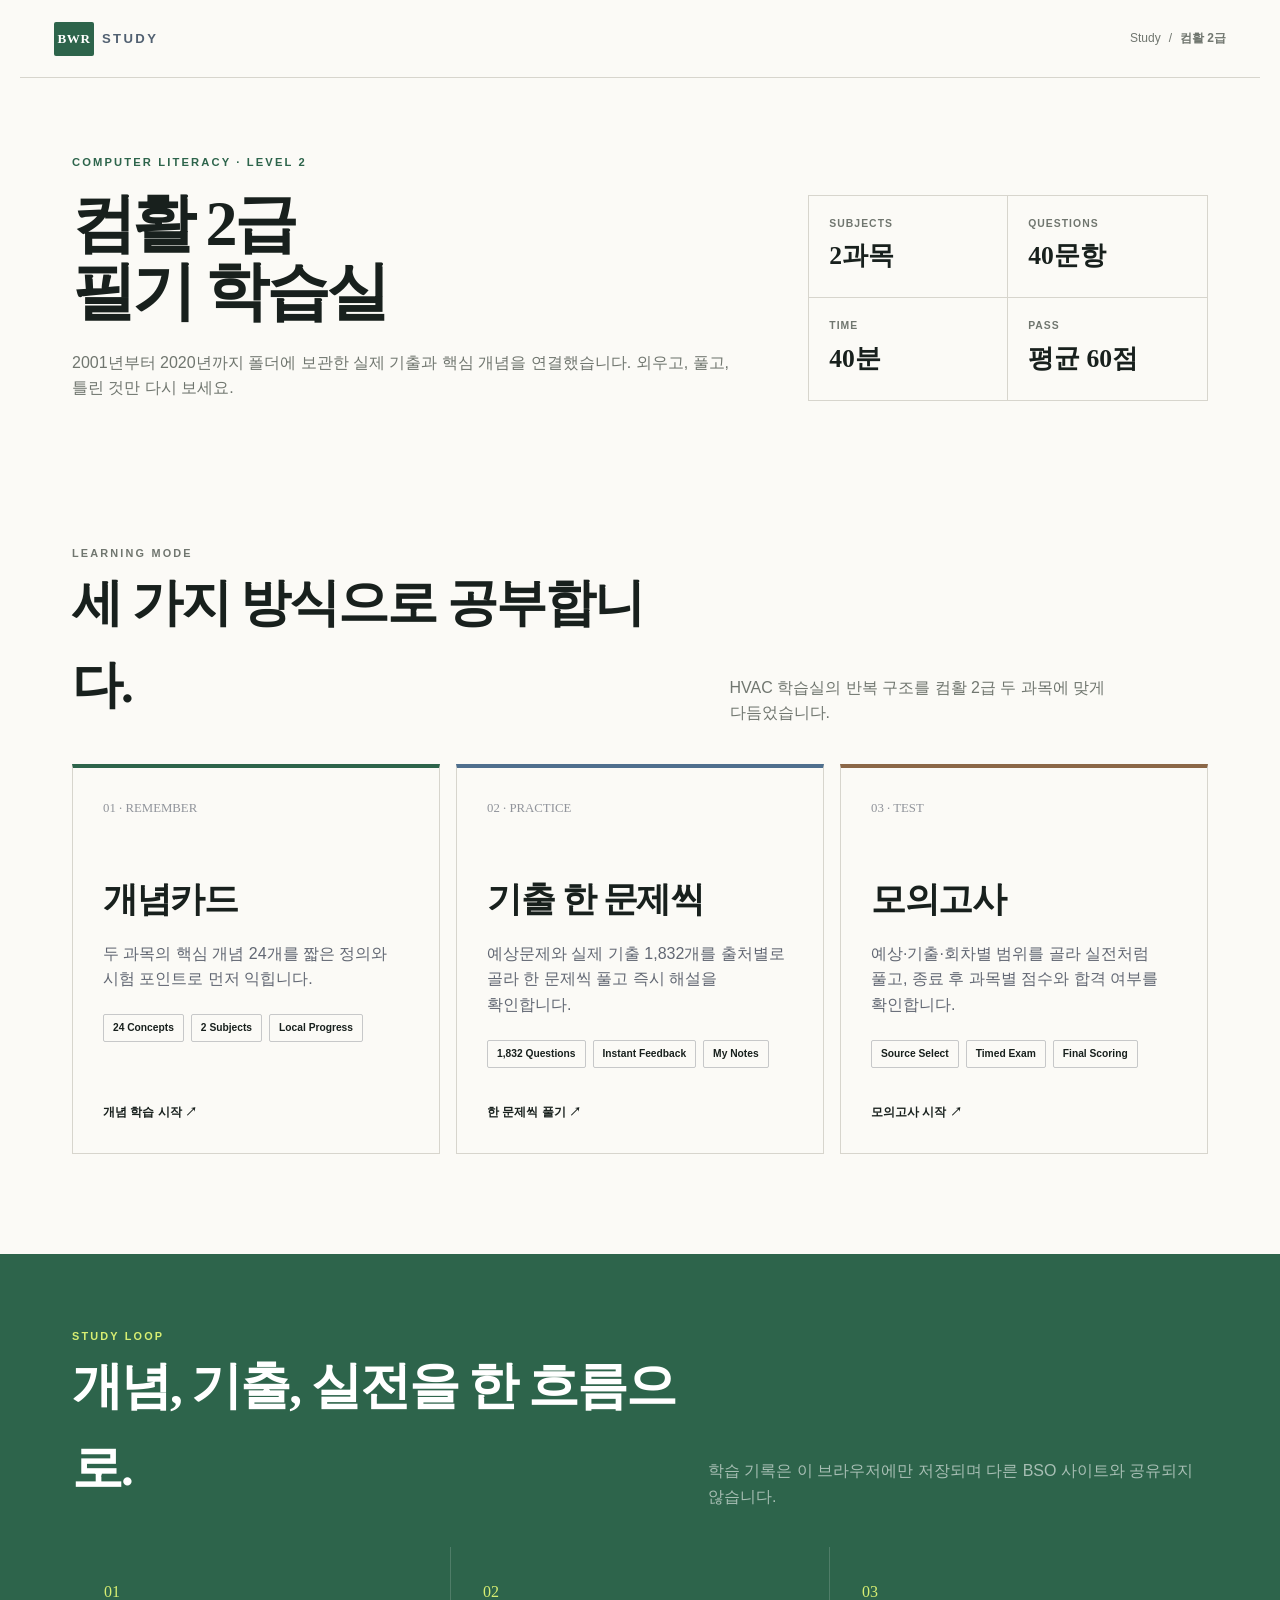
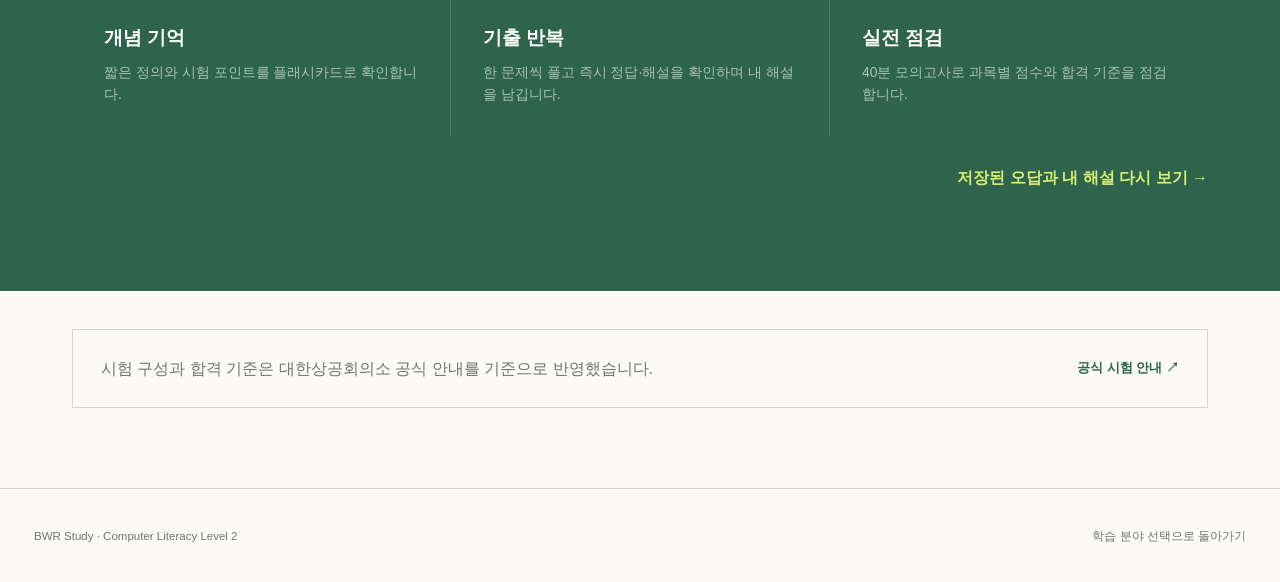
==== commit be2c745d: "Add question source filters to practice modes" ====
--- a/study/computer/index.html
+++ b/study/computer/index.html
@@ -38,13 +38,13 @@
           </a>
           <a class="mode-card blue" href="./flashcards/">
             <span class="mode-index">02 · PRACTICE</span><h3>기출 한 문제씩</h3>
-            <p>실제 기출 1,808개를 한 문제씩 풀고, 선택 즉시 정답과 해설을 확인합니다.</p>
-            <div class="mode-tags"><span>1,808 Questions</span><span>Instant Feedback</span><span>My Notes</span></div><b>한 문제씩 풀기 ↗</b>
+            <p>예상문제와 실제 기출 1,832개를 출처별로 골라 한 문제씩 풀고 즉시 해설을 확인합니다.</p>
+            <div class="mode-tags"><span>1,832 Questions</span><span>Instant Feedback</span><span>My Notes</span></div><b>한 문제씩 풀기 ↗</b>
           </a>
           <a class="mode-card" href="./exams/">
             <span class="mode-index">03 · TEST</span><h3>모의고사</h3>
-            <p>40문항을 40분 동안 실전처럼 풀고, 시험 종료 후 과목별 점수와 합격 여부를 확인합니다.</p>
-            <div class="mode-tags"><span>40 Questions</span><span>40 Minutes</span><span>Final Scoring</span></div><b>모의고사 시작 ↗</b>
+            <p>예상·기출·회차별 범위를 골라 실전처럼 풀고, 종료 후 과목별 점수와 합격 여부를 확인합니다.</p>
+            <div class="mode-tags"><span>Source Select</span><span>Timed Exam</span><span>Final Scoring</span></div><b>모의고사 시작 ↗</b>
           </a>
         </div>
       </section>
--- a/study/styles.css
+++ b/study/styles.css
@@ -426,6 +426,10 @@
 .practice-result .primary-action { color: var(--computer-deep); border-color: var(--computer); background: var(--computer); }
 .practice-result .quiet-action { color: white; border-color: rgba(255,255,255,.35); background: transparent; }
 .mock-format-list { display: grid; grid-template-columns: repeat(3, 1fr); border-top: 1px solid var(--ink); }
+.mock-source-picker { padding: 0 0 24px; display: grid; grid-template-columns: 130px minmax(240px, 1fr) 1.2fr; align-items: center; gap: 14px; }
+.mock-source-picker label { color: var(--muted); font-size: .72rem; font-weight: 900; letter-spacing: .05em; }
+.mock-source-picker select { min-height: 46px; padding: 0 12px; border: 1px solid var(--line); background: white; color: var(--ink); font-weight: 800; }
+.mock-source-picker p { margin: 0; color: var(--muted); font-size: .8rem; }
 .mock-format { min-height: 150px; padding: 24px; display: grid; grid-template-columns: 1fr auto; align-items: end; gap: 16px; border-right: 1px solid var(--line); border-bottom: 1px solid var(--line); cursor: pointer; }
 .mock-format:last-child { border-right: 0; }
 .mock-format input { position: absolute; opacity: 0; pointer-events: none; }
@@ -450,6 +454,7 @@
 
 @media (max-width: 900px) {
   .practice-controls { grid-template-columns: 1fr 1fr; }
+  .mock-source-picker { grid-template-columns: 1fr; }
   .mock-format-list { grid-template-columns: 1fr; }
   .mock-format { min-height: 110px; border-right: 0; }
 }
